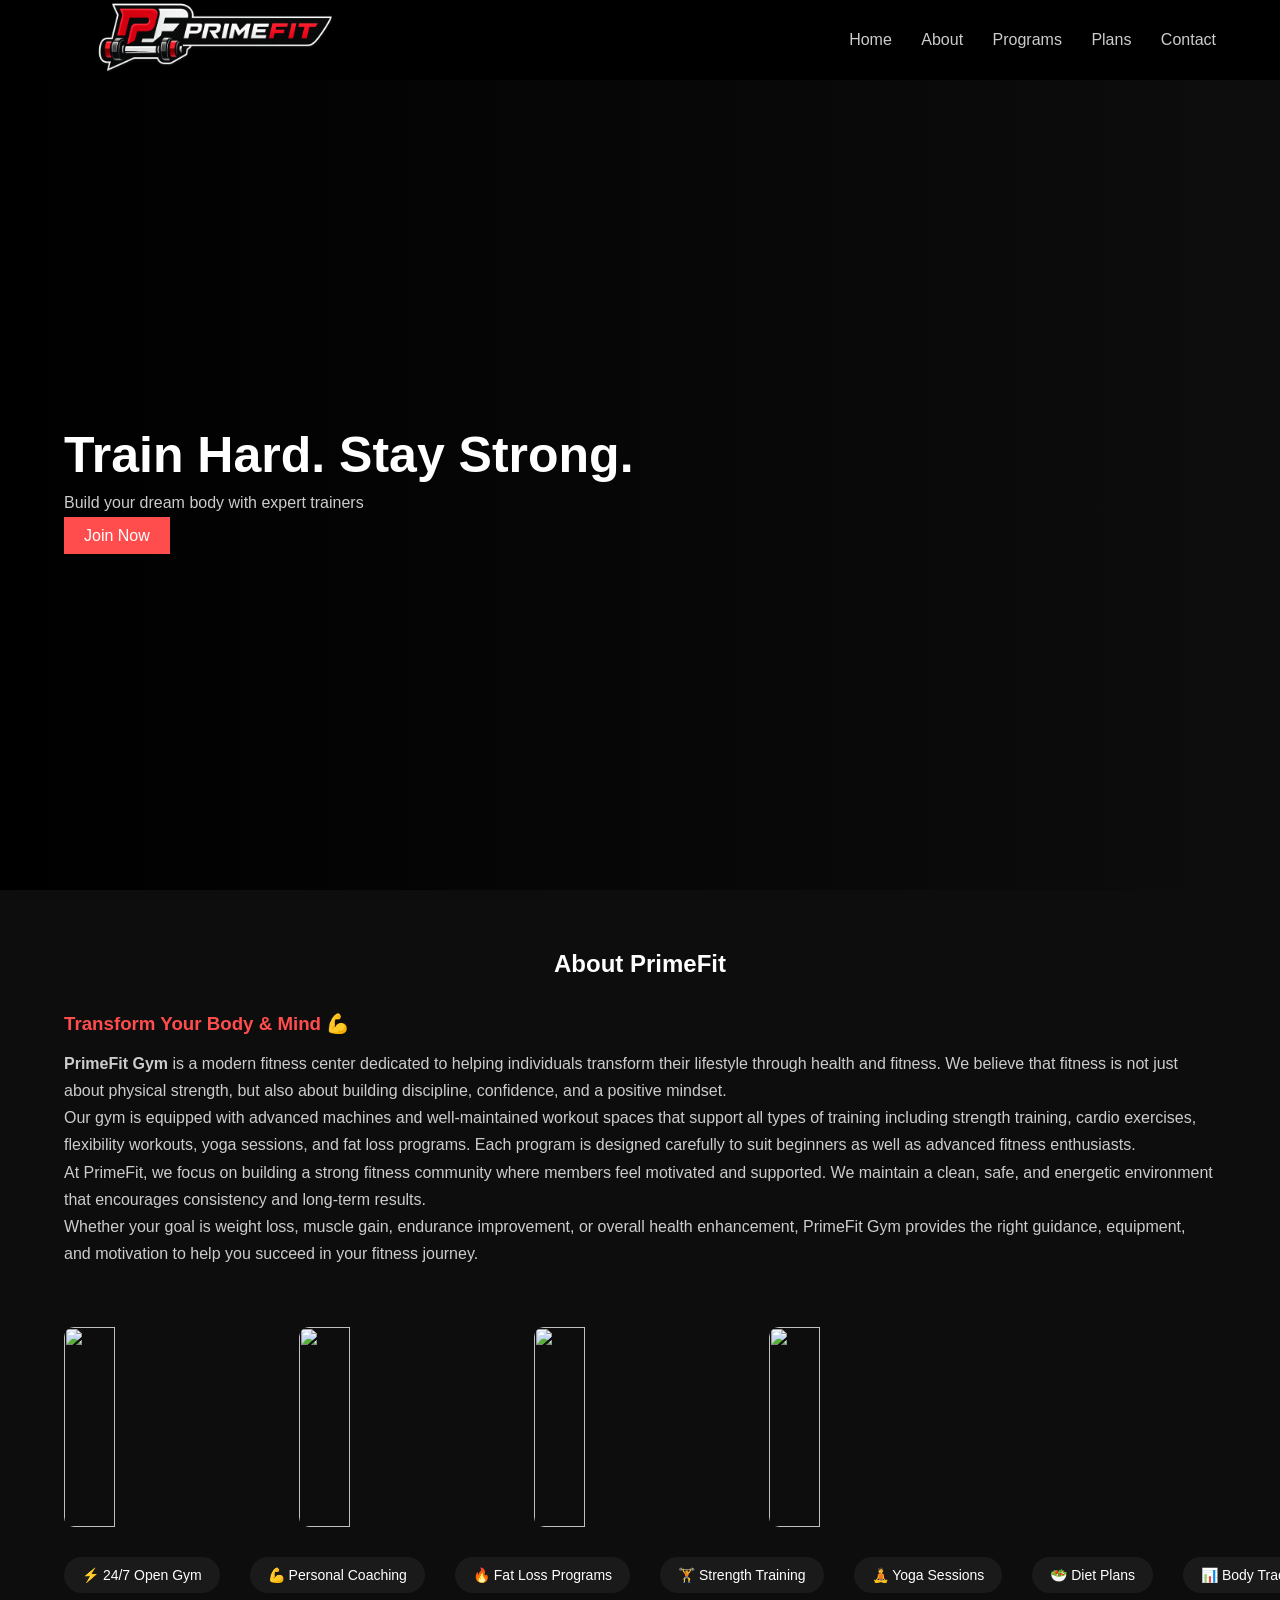
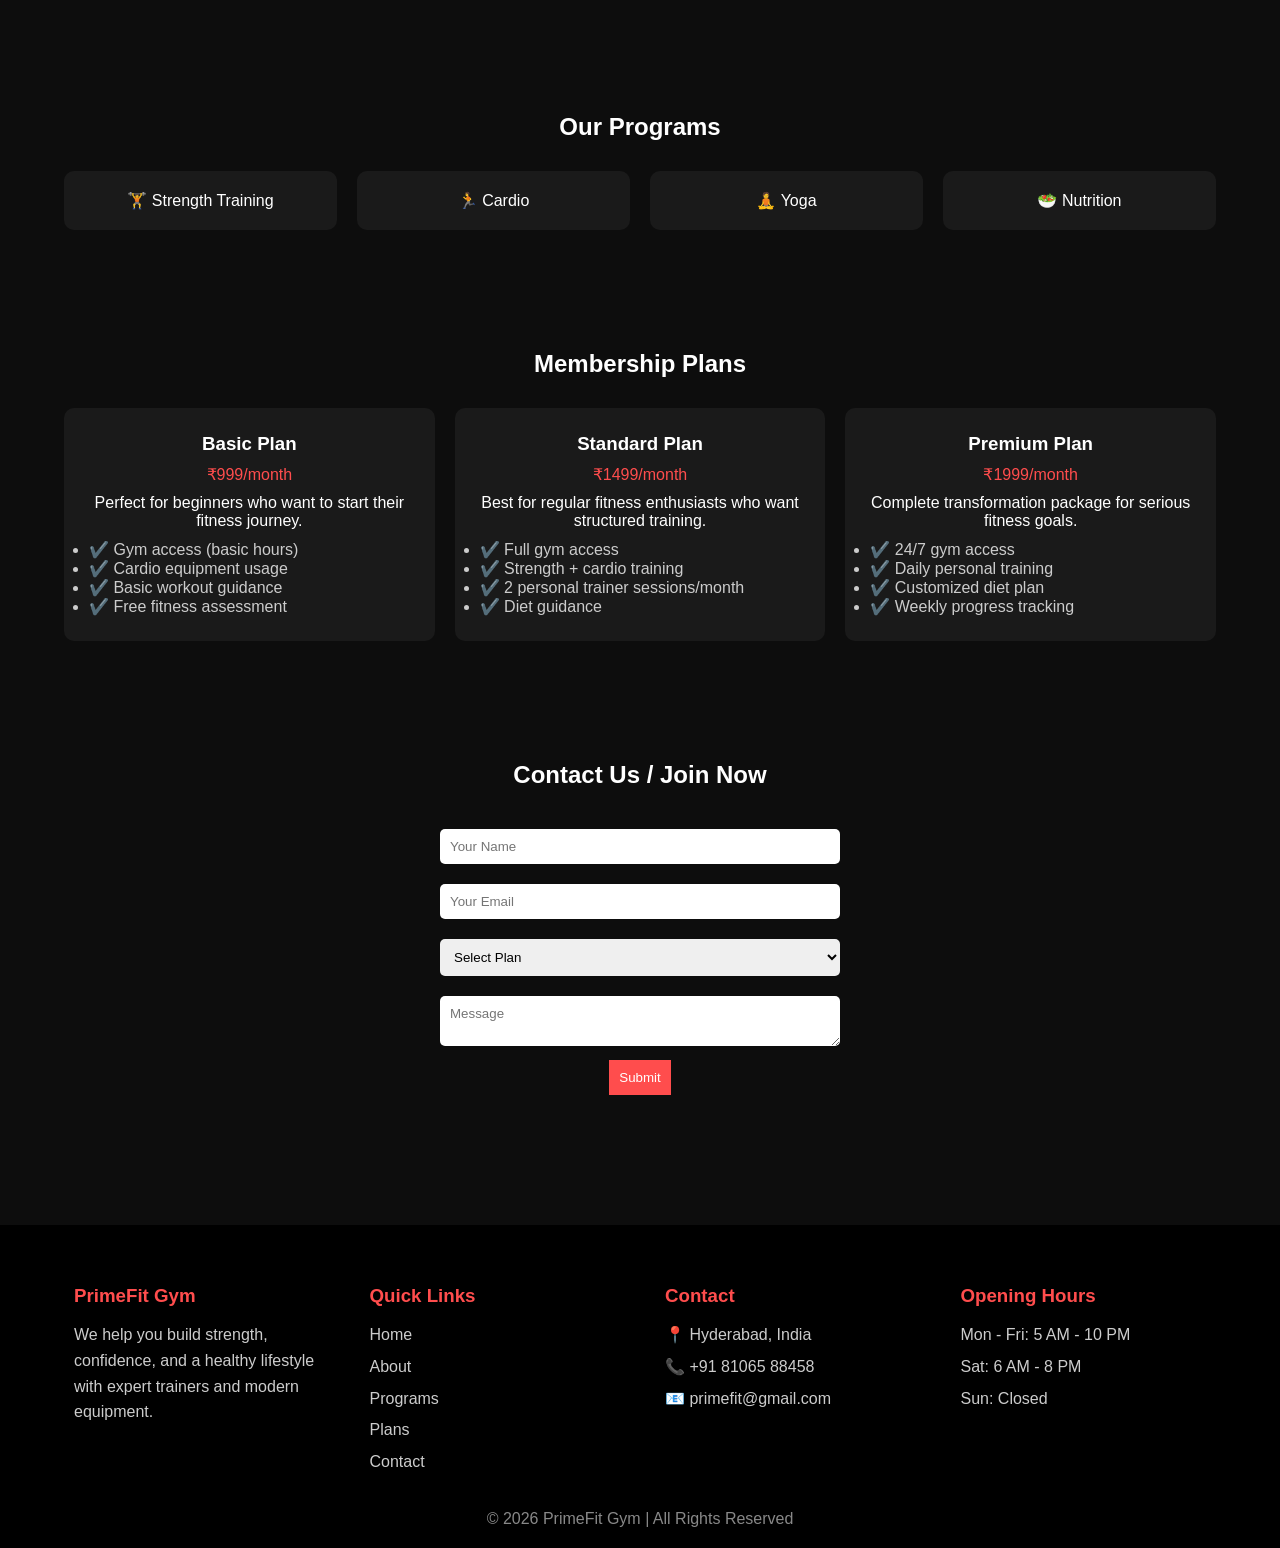
==== index.html @ 90996268 "1commit" ====
<!DOCTYPE html>
<html lang="en">
<head>
<meta charset="UTF-8">
<meta name="viewport" content="width=device-width, initial-scale=1.0">
<title>PrimeFit Gym</title>

<link rel="stylesheet" href="style.css">
</head>

<body>

<header>
<div class="container header-content">
<div class="logo">
    <img src="assets/logo.png" alt="PrimeFit Logo">
</div>
<nav>
<a href="#">Home</a>
<a href="#about">About</a>
<a href="#services">Programs</a>
<a href="#plans">Plans</a>
<a href="#contact">Contact</a>
</nav>
</div>
</header>

<!-- HERO -->
<div class="hero">
<div class="hero-content">
<h1>Train Hard. Stay Strong.</h1>
<p>Build your dream body with expert trainers</p>
<a href="#contact" class="btn">Join Now</a>
</div>
</div>

<!-- ABOUT -->
<section id="about">
<div class="container">
<h2>About PrimeFit</h2>

<div class="about-row">

<div class="about-text">
<h3>Transform Your Body & Mind 💪</h3>
<p>
<b>PrimeFit Gym</b> is a modern fitness center dedicated to helping individuals transform their lifestyle through health and fitness.
We believe that fitness is not just about physical strength, but also about building discipline, confidence, and a positive mindset.
</p>

<p>
Our gym is equipped with advanced machines and well-maintained workout spaces that support all types of training including strength training, cardio exercises, flexibility workouts, yoga sessions, and fat loss programs. 
Each program is designed carefully to suit beginners as well as advanced fitness enthusiasts.
</p>

<p>
At PrimeFit, we focus on building a strong fitness community where members feel motivated and supported.
We maintain a clean, safe, and energetic environment that encourages consistency and long-term results.
</p>

<p>
Whether your goal is weight loss, muscle gain, endurance improvement, or overall health enhancement, PrimeFit Gym provides the right guidance, equipment, and motivation to help you succeed in your fitness journey.
</p>

</div>

<div class="about-images">
  <img src="https://images.unsplash.com/photo-1517836357463-d25dfeac3438">
  <img src="https://images.unsplash.com/photo-1571902943202-507ec2618e8f">
  <img src="https://images.unsplash.com/photo-1599058917765-a780eda07a3e">
  <img src="https://images.unsplash.com/photo-1581009146145-b5ef050c2e1e">
</div>

<div class="about-marquee">
<div class="marquee-track">

<div>⚡ 24/7 Open Gym</div>
<div>💪 Personal Coaching</div>
<div>🔥 Fat Loss Programs</div>
<div>🏋️ Strength Training</div>
<div>🧘 Yoga Sessions</div>
<div>🥗 Diet Plans</div>
<div>📊 Body Tracking</div>
<div>🎯 Goal Based Training</div>

<div>⚡ 24/7 Open Gym</div>
<div>💪 Personal Coaching</div>
<div>🔥 Fat Loss Programs</div>
<div>🏋️ Strength Training</div>
<div>🧘 Yoga Sessions</div>
<div>🥗 Diet Plans</div>
<div>📊 Body Tracking</div>
<div>🎯 Goal Based Training</div>

</div>
</div>
</section>

<!-- PROGRAMS -->
<section id="services">
<div class="container">
<h2>Our Programs</h2>
<div class="services">
<a href="Strength_Training.html" class="card">🏋️ Strength Training</a>
<a href="cardio.html" class="card">🏃 Cardio</a>
<a href="yoga.html" class="card">🧘 Yoga</a>
<a href="nutrition.html" class="card">🥗 Nutrition</a>
</div>
</div>
</section>

<section id="plans">
<div class="container">
<h2>Membership Plans</h2>

<div class="plans">

<div class="plan" onclick="selectPlan('Basic')">
<h3>Basic Plan</h3>
<p class="price">₹999/month</p>
<p>Perfect for beginners who want to start their fitness journey.</p>
<ul style="text-align:left; margin-top:10px; color:#ccc;">
<li>✔️ Gym access (basic hours)</li>
<li>✔️ Cardio equipment usage</li>
<li>✔️ Basic workout guidance</li>
<li>✔️ Free fitness assessment</li>
</ul>
</div>

<div class="plan" onclick="selectPlan('Standard')">
<h3>Standard Plan</h3>
<p class="price">₹1499/month</p>
<p>Best for regular fitness enthusiasts who want structured training.</p>
<ul style="text-align:left; margin-top:10px; color:#ccc;">
<li>✔️ Full gym access</li>
<li>✔️ Strength + cardio training</li>
<li>✔️ 2 personal trainer sessions/month</li>
<li>✔️ Diet guidance</li>
</ul>
</div>

<div class="plan" onclick="selectPlan('Premium')">
<h3>Premium Plan</h3>
<p class="price">₹1999/month</p>
<p>Complete transformation package for serious fitness goals.</p>
<ul style="text-align:left; margin-top:10px; color:#ccc;">
<li>✔️ 24/7 gym access</li>
<li>✔️ Daily personal training</li>
<li>✔️ Customized diet plan</li>
<li>✔️ Weekly progress tracking</li>
</ul>
</div>

</div>
</div>
</section>

<section id="contact">
<div class="container">
<h2>Contact Us / Join Now</h2>
<form onsubmit="return showPopup()" action="">
<input type="text" placeholder="Your Name" required>
<input type="email" placeholder="Your Email" required>

<select id="planSelect" required>
<option value="">Select Plan</option>
<option value="Basic">Basic</option>
<option value="Standard">Standard</option>
<option value="Premium">Premium</option>
</select>

<textarea placeholder="Message"></textarea>
<button type="submit">Submit</button>
</form>
</div>
</section>

<footer>
<div class="container">
<div class="footer-content">

<div class="footer-box">
<h3>PrimeFit Gym</h3>
<p>We help you build strength, confidence, and a healthy lifestyle with expert trainers and modern equipment.</p>
</div>

<div class="footer-box">
<h3>Quick Links</h3>
<p><a href="#">Home</a></p>
<p><a href="#about">About</a></p>
<p><a href="#services">Programs</a></p>
<p><a href="#plans">Plans</a></p>
<p><a href="#contact">Contact</a></p>
</div>

<div class="footer-box">
<h3>Contact</h3>
<p>📍 Hyderabad, India</p>
<p>📞 +91 81065 88458</p>
<p>📧 primefit@gmail.com</p>
</div>

<div class="footer-box">
<h3>Opening Hours</h3>
<p>Mon - Fri: 5 AM - 10 PM</p>
<p>Sat: 6 AM - 8 PM</p>
<p>Sun: Closed</p>
</div>

</div>

<p style="text-align:center; margin-top:20px; color:#888;">
© 2026 PrimeFit Gym | All Rights Reserved
</p>

</div>
</footer>

<script src="script.js"></script>

</body>
</html>
---- style.css ----
.logo{
  display:flex;
  align-items:center;
}

.logo img{
  height:200px;
  width:auto;
}

*{
  margin:0;
  padding:0;
  box-sizing:border-box;
  font-family:sans-serif;
}

html{
  scroll-behavior:smooth;
}

body{
  background:#0d0d0d;
  color:white;
}

.container{
  width:90%;
  max-width:1200px;
  margin:auto;
}

header{
  background:black;
  position:sticky;
  top:0;
  z-index:1000;
}

.header-content{
  display:flex;
  justify-content:space-between;
  align-items:center;
  height:80px;
}

.logo{
  color:#ff4d4d;
  font-size:24px;
  font-weight:bold;
}

nav a{
  color:#ccc;
  margin-left:25px;
  text-decoration:none;
}

nav a:hover{
  color:#ff4d4d;
}

/* HERO */
.hero{
  height:90vh;
  display:flex;
  align-items:center;
  background:linear-gradient(to right,#000,transparent),
  url('https://images.unsplash.com/photo-1540497077202-7c8a3999166f') center/cover;
}

.hero-content{
  width:90%;
  max-width:1200px;
  margin:auto;
}

.hero h1{
  font-size:50px;
  margin-bottom:10px;
}

.hero p{
  color:#ccc;
  margin-bottom:15px;
}

.btn{
  background:#ff4d4d;
  padding:10px 20px;
  color:white;
  text-decoration:none;
  cursor:pointer;
}

/* SECTIONS */
section{
  padding:60px 0;
}

h2{
  text-align:center;
  margin-bottom:30px;
}

/* ABOUT */
.about-row{
  display:flex;
  flex-wrap:wrap;
  gap:30px;
  align-items:center;
  margin-top:20px;
}

.about-text{
  flex:1;
  min-width:280px;
  color:#ccc;
  line-height:1.7;
}

.about-text h3{
  color:#ff4d4d;
  margin-bottom:10px;
}

.about-video{
  flex:1;
  min-width:280px;
}

.about-images{
  display:flex;
  flex-wrap:wrap;
  gap:15px;
  margin-top:30px;
  justify-content:center;
}

.about-images img{
  width:23%;
  min-width:220px;
  height:200px;
  object-fit:cover;
  border-radius:10px;
  transition:0.3s;
}

.about-images img:hover{
  transform:scale(1.05);
}

.about-features{
  display:flex;
  flex-wrap:nowrap;
  gap:12px;
  margin-top:30px;
  overflow-x:auto;
  justify-content:flex-start;
  padding-bottom:10px;
}

.about-features div{
  background:#1a1a1a;
  padding:12px 18px;
  border-radius:25px;
  white-space:nowrap;
  font-size:14px;
  font-weight:500;
  flex-shrink:0;
  transition:0.3s;
}

.about-features div:hover{
  background:#ff4d4d;
  transform:scale(1.05);
}

/* hide scrollbar */
.about-features::-webkit-scrollbar{
  display:none;
}

.about-features{
  scrollbar-width:none;
}

/* PROGRAMS */
.services{
  display:grid;
  grid-template-columns:repeat(auto-fit,minmax(220px,1fr));
  gap:20px;
}

.card{
  background:#1a1a1a;
  padding:20px;
  text-align:center;
  border-radius:10px;
  color:white;
  text-decoration:none;
  transition:0.3s;
}

.card:hover{
  transform:translateY(-5px);
  background:#ff4d4d;
}

/* PLANS */
.plans{
  display:flex;
  gap:20px;
  flex-wrap:wrap;
}

.plan{
  flex:1;
  min-width:250px;
  background:#1a1a1a;
  padding:25px;
  border-radius:10px;
  text-align:center;
  cursor:pointer;
  transition:0.3s;
}

.plan:hover{
  transform:translateY(-8px);
  background:#ff4d4d;
}

.price{
  color:#ff4d4d;
  margin:10px 0;
}

/* FORM */
form{
  max-width:400px;
  margin:30px auto;
  text-align:center;
}

input, select, textarea{
  width:100%;
  padding:10px;
  margin:10px 0;
  border:none;
  border-radius:5px;
}

button{
  background:#ff4d4d;
  padding:10px;
  border:none;
  color:white;
  cursor:pointer;
}

/* FOOTER */
footer{
  background:black;
  padding:50px 0 20px;
  margin-top:40px;
}

.footer-content{
  display:grid;
  grid-template-columns:repeat(auto-fit,minmax(220px,1fr));
  gap:30px;
  align-items:start;
  text-align:left;
}

.footer-box{
  padding:10px;
}

.footer-box h3{
  color:#ff4d4d;
  margin-bottom:15px;
}

.footer-box p{
  margin:6px 0;
  color:#ccc;
  line-height:1.6;
}

.footer-box a{
  color:#ccc;
  text-decoration:none;
  display:block;
  margin:6px 0;
}

.footer-box a:hover{
  color:#ff4d4d;
}

/* COPYRIGHT */
footer .container > p{
  text-align:center;
  margin-top:25px;
  color:#888;
}

/* MARQUEE */
.marquee-track{
  display:flex;
  gap:30px;
  white-space:nowrap;
  width:max-content;
  animation:scrollLeft 50s linear infinite;
}

.marquee-track div{
  color:white;
  background:#1a1a1a;
  padding:10px 18px;
  border-radius:20px;
  font-size:14px;
  flex-shrink:0;
}

.marquee-track div:hover{
  background:#ff4d4d;
}

@keyframes scrollLeft{
  0%{transform:translateX(0);}
  100%{transform:translateX(-50%);}
}
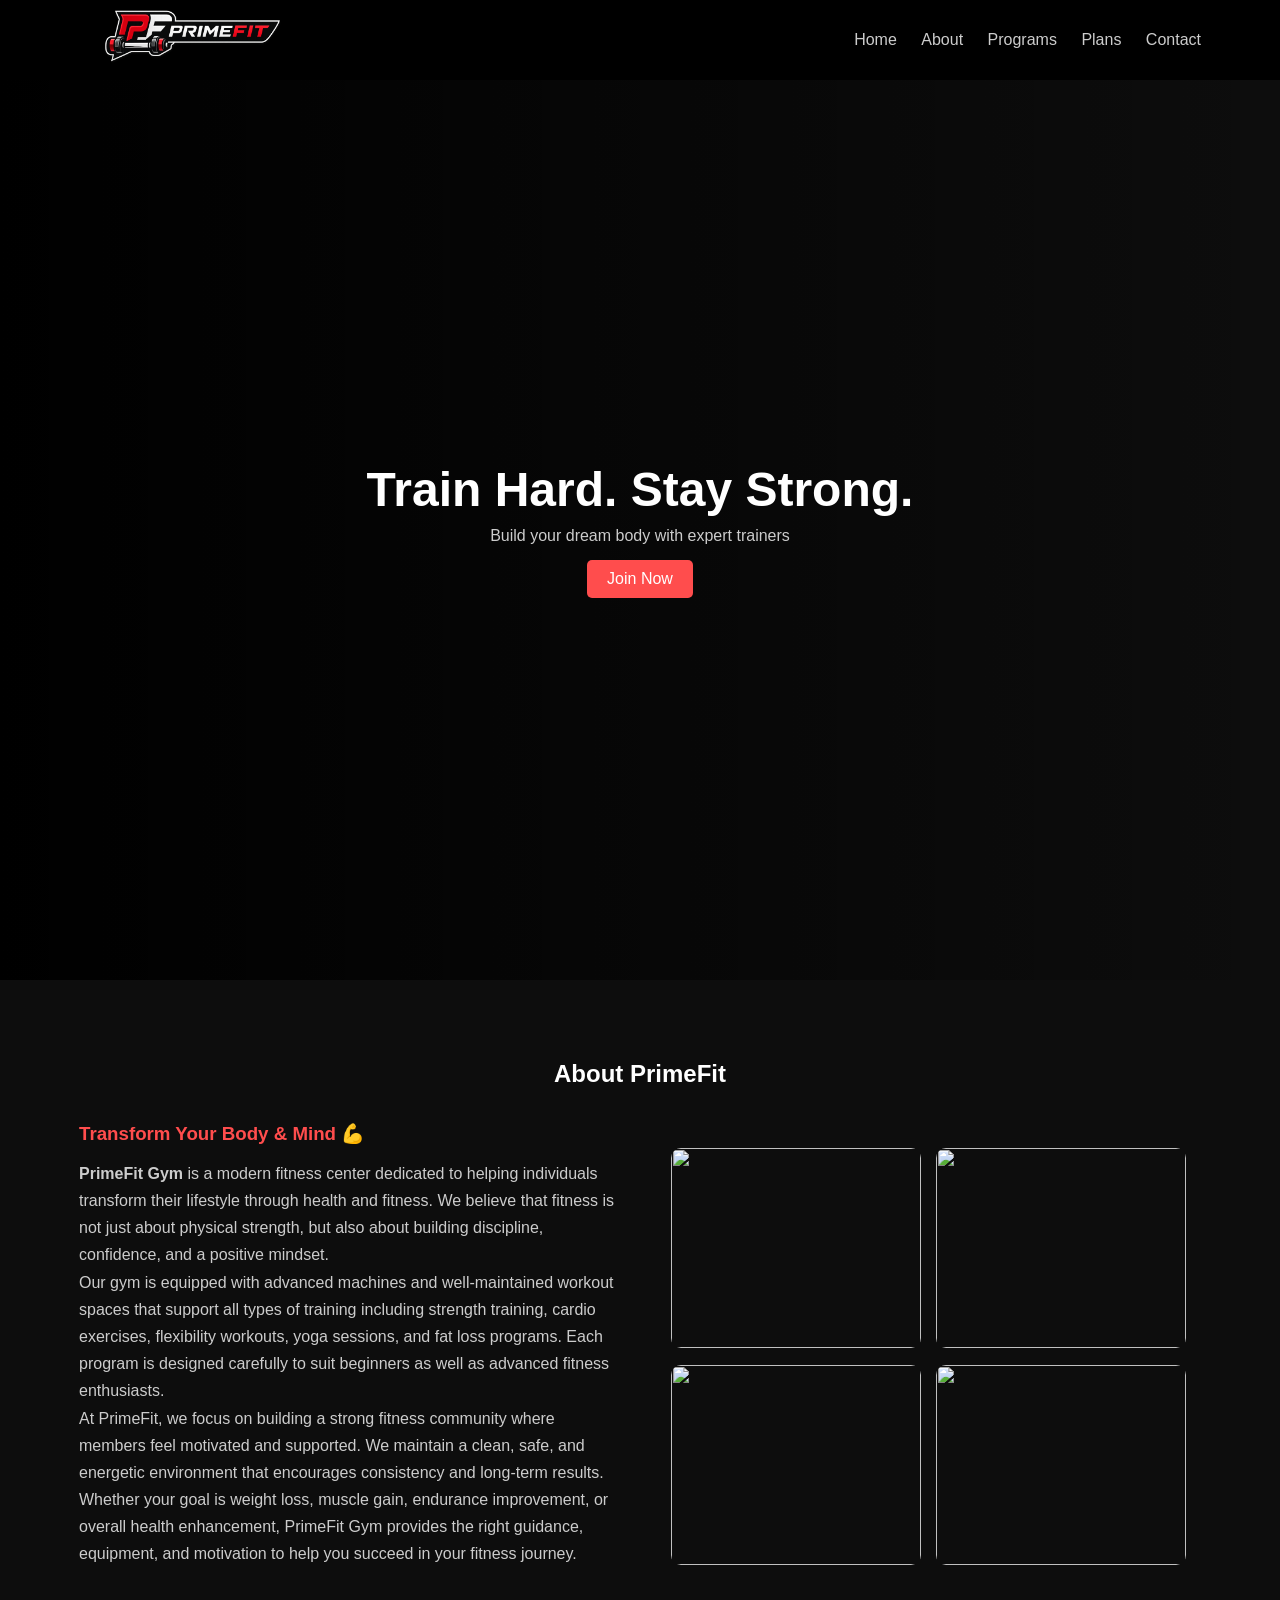
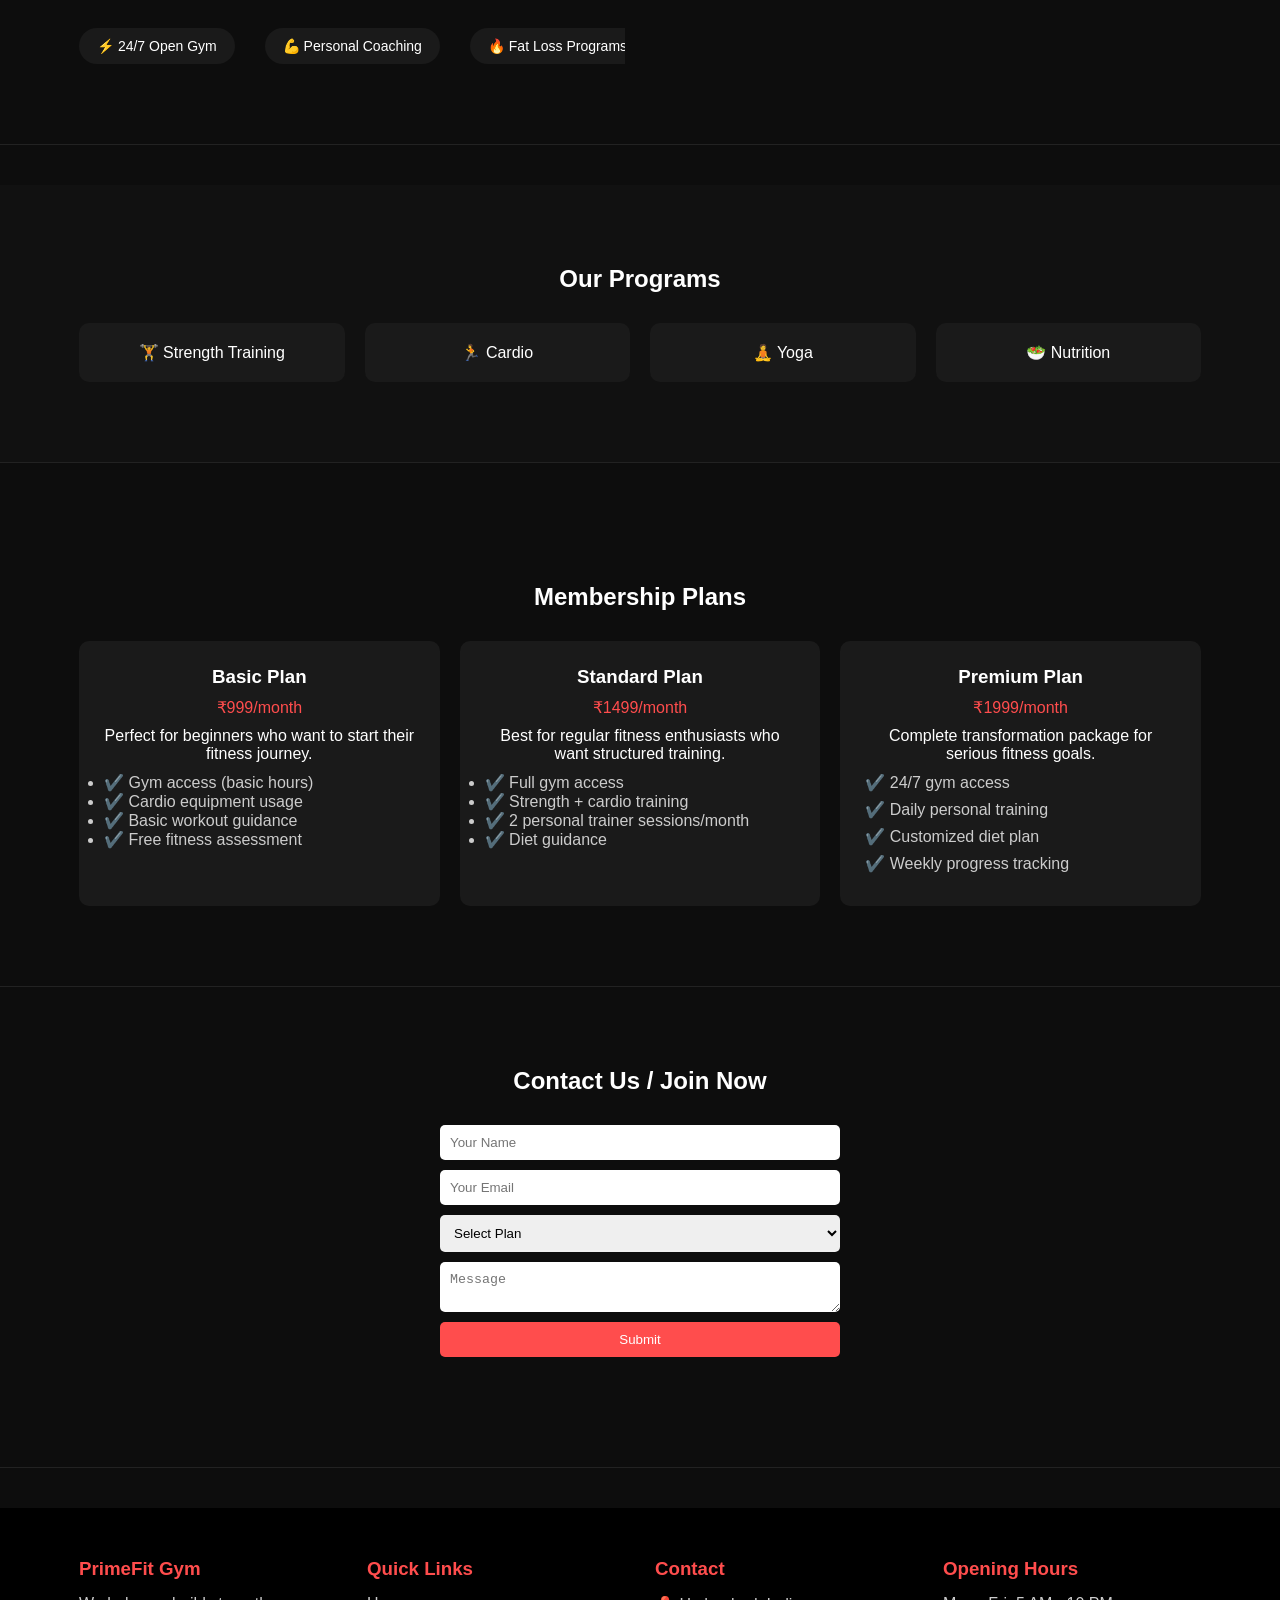
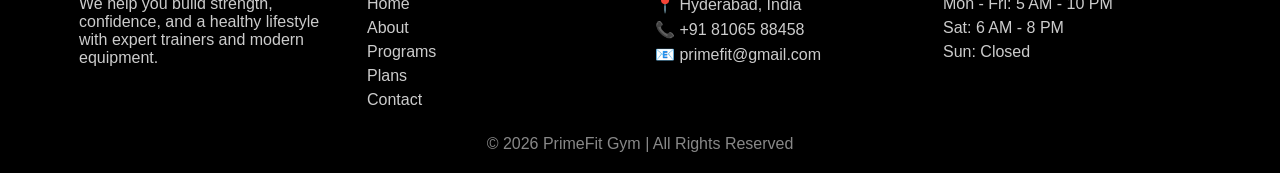
==== commit 87a42d3a: "changing size of logo,changing of features" ====
--- a/index.html
+++ b/index.html
@@ -143,7 +143,7 @@
 <h3>Premium Plan</h3>
 <p class="price">₹1999/month</p>
 <p>Complete transformation package for serious fitness goals.</p>
-<ul style="text-align:left; margin-top:10px; color:#ccc;">
+<ul class="plan-features">
 <li>✔️ 24/7 gym access</li>
 <li>✔️ Daily personal training</li>
 <li>✔️ Customized diet plan</li>
--- a/style.css
+++ b/style.css
@@ -1,36 +1,30 @@
-.logo{
-  display:flex;
-  align-items:center;
-}
-
-.logo img{
-  height:200px;
-  width:auto;
-}
-
+/* RESET */
 *{
   margin:0;
   padding:0;
   box-sizing:border-box;
+}
+
+html, body{
+  width:100%;
+  overflow-x:hidden;
   font-family:sans-serif;
-}
-
-html{
   scroll-behavior:smooth;
-}
-
-body{
   background:#0d0d0d;
   color:white;
 }
 
+/* CONTAINER */
 .container{
   width:90%;
   max-width:1200px;
   margin:auto;
-}
-
+  padding:0 15px;
+}
+
+/* HEADER */
 header{
+  height:80px;
   background:black;
   position:sticky;
   top:0;
@@ -38,22 +32,23 @@
 }
 
 .header-content{
+  height:100%;
   display:flex;
   justify-content:space-between;
   align-items:center;
-  height:80px;
-}
-
-.logo{
-  color:#ff4d4d;
-  font-size:24px;
-  font-weight:bold;
+}
+
+.logo img{
+  height:100%;
+  max-height:150px; /* fixed logo without stretching header */
+  object-fit:contain;
 }
 
 nav a{
   color:#ccc;
-  margin-left:25px;
+  margin-left:20px;
   text-decoration:none;
+  transition:0.3s;
 }
 
 nav a:hover{
@@ -62,21 +57,22 @@
 
 /* HERO */
 .hero{
-  height:90vh;
+  width:100%;
+  height:100vh;
   display:flex;
   align-items:center;
+  justify-content:center;
+  text-align:center;
   background:linear-gradient(to right,#000,transparent),
-  url('https://images.unsplash.com/photo-1540497077202-7c8a3999166f') center/cover;
+  url("https://images.unsplash.com/photo-1540497077202-7c8a3999166f") center/cover no-repeat;
 }
 
 .hero-content{
-  width:90%;
-  max-width:1200px;
-  margin:auto;
+  max-width:800px;
 }
 
 .hero h1{
-  font-size:50px;
+  font-size:3rem;
   margin-bottom:10px;
 }
 
@@ -86,16 +82,35 @@
 }
 
 .btn{
-  background:#ff4d4d;
+  display:inline-block;
   padding:10px 20px;
+  background:#ff4d4d;
   color:white;
   text-decoration:none;
-  cursor:pointer;
-}
-
-/* SECTIONS */
+  border-radius:5px;
+  transition:0.3s;
+}
+
+.btn:hover{
+  background:#ff1a1a;
+}
+
+/* SECTIONS (UPDATED FOR CLEAR SEPARATION) */
 section{
-  padding:60px 0;
+  padding:80px 0;
+  border-bottom:1px solid #222;
+}
+
+#about{
+  margin-bottom:40px;
+}
+
+#services{
+  background:#111;
+}
+
+#plans{
+  margin-top:40px;
 }
 
 h2{
@@ -105,16 +120,12 @@
 
 /* ABOUT */
 .about-row{
-  display:flex;
-  flex-wrap:wrap;
+  display:grid;
+  grid-template-columns:1fr 1fr;
   gap:30px;
-  align-items:center;
-  margin-top:20px;
 }
 
 .about-text{
-  flex:1;
-  min-width:280px;
   color:#ccc;
   line-height:1.7;
 }
@@ -124,22 +135,18 @@
   margin-bottom:10px;
 }
 
-.about-video{
-  flex:1;
-  min-width:280px;
-}
-
+/* IMAGES */
 .about-images{
   display:flex;
   flex-wrap:wrap;
   gap:15px;
+  justify-content:center;
   margin-top:30px;
-  justify-content:center;
 }
 
 .about-images img{
-  width:23%;
-  min-width:220px;
+  width:100%;
+  max-width:250px;
   height:200px;
   object-fit:cover;
   border-radius:10px;
@@ -150,45 +157,55 @@
   transform:scale(1.05);
 }
 
-.about-features{
-  display:flex;
-  flex-wrap:nowrap;
-  gap:12px;
+/* MARQUEE */
+.about-marquee{
+  width:100%;
+  overflow:hidden;
   margin-top:30px;
-  overflow-x:auto;
-  justify-content:flex-start;
-  padding-bottom:10px;
-}
-
-.about-features div{
+  position:relative;
+}
+
+.marquee-track{
+  display:flex;
+  gap:30px;
+  white-space:nowrap;
+  width:max-content;
+  animation:scrollLeft 20s linear infinite;
+}
+
+.about-marquee:hover .marquee-track{
+  animation-play-state:paused;
+}
+
+.marquee-track div{
   background:#1a1a1a;
-  padding:12px 18px;
-  border-radius:25px;
-  white-space:nowrap;
+  padding:10px 18px;
+  border-radius:20px;
   font-size:14px;
-  font-weight:500;
   flex-shrink:0;
   transition:0.3s;
 }
 
-.about-features div:hover{
-  background:#ff4d4d;
-  transform:scale(1.05);
-}
-
-/* hide scrollbar */
-.about-features::-webkit-scrollbar{
-  display:none;
-}
-
-.about-features{
-  scrollbar-width:none;
+.marquee-track div:hover{
+  background:#ff4d4d;
+  box-shadow:0 0 10px #ff4d4d;
+}
+
+
+
+@keyframes scrollLeft{
+  0%{
+    transform:translateX(0);
+  }
+  100%{
+  transform:translateX(-50%);
+}
 }
 
 /* PROGRAMS */
 .services{
   display:grid;
-  grid-template-columns:repeat(auto-fit,minmax(220px,1fr));
+  grid-template-columns:repeat(auto-fit,minmax(200px,1fr));
   gap:20px;
 }
 
@@ -209,14 +226,13 @@
 
 /* PLANS */
 .plans{
-  display:flex;
+  display:grid;
+  grid-template-columns:repeat(auto-fit,minmax(250px,1fr));
   gap:20px;
-  flex-wrap:wrap;
+  margin-top:30px;
 }
 
 .plan{
-  flex:1;
-  min-width:250px;
   background:#1a1a1a;
   padding:25px;
   border-radius:10px;
@@ -233,19 +249,33 @@
 .price{
   color:#ff4d4d;
   margin:10px 0;
+}
+
+/* PLAN FEATURES (NEW CLEAN FIX) */
+.plan-features{
+  text-align:left;
+  margin-top:10px;
+  color:#ccc;
+  list-style:none;
+  padding-left:0;
+}
+
+.plan-features li{
+  margin-bottom:8px;
 }
 
 /* FORM */
 form{
   max-width:400px;
   margin:30px auto;
-  text-align:center;
+  display:flex;
+  flex-direction:column;
+  gap:10px;
 }
 
 input, select, textarea{
   width:100%;
   padding:10px;
-  margin:10px 0;
   border:none;
   border-radius:5px;
 }
@@ -256,6 +286,11 @@
   border:none;
   color:white;
   cursor:pointer;
+  border-radius:5px;
+}
+
+button:hover{
+  background:#ff1a1a;
 }
 
 /* FOOTER */
@@ -267,14 +302,8 @@
 
 .footer-content{
   display:grid;
-  grid-template-columns:repeat(auto-fit,minmax(220px,1fr));
+  grid-template-columns:repeat(auto-fit,minmax(200px,1fr));
   gap:30px;
-  align-items:start;
-  text-align:left;
-}
-
-.footer-box{
-  padding:10px;
 }
 
 .footer-box h3{
@@ -282,17 +311,11 @@
   margin-bottom:15px;
 }
 
-.footer-box p{
+.footer-box p,
+.footer-box a{
+  color:#ccc;
   margin:6px 0;
-  color:#ccc;
-  line-height:1.6;
-}
-
-.footer-box a{
-  color:#ccc;
   text-decoration:none;
-  display:block;
-  margin:6px 0;
 }
 
 .footer-box a:hover{
@@ -302,33 +325,17 @@
 /* COPYRIGHT */
 footer .container > p{
   text-align:center;
-  margin-top:25px;
+  margin-top:20px;
   color:#888;
 }
 
-/* MARQUEE */
-.marquee-track{
-  display:flex;
-  gap:30px;
-  white-space:nowrap;
-  width:max-content;
-  animation:scrollLeft 50s linear infinite;
-}
-
-.marquee-track div{
-  color:white;
-  background:#1a1a1a;
-  padding:10px 18px;
-  border-radius:20px;
-  font-size:14px;
-  flex-shrink:0;
-}
-
-.marquee-track div:hover{
-  background:#ff4d4d;
-}
-
-@keyframes scrollLeft{
-  0%{transform:translateX(0);}
-  100%{transform:translateX(-50%);}
+/* RESPONSIVE */
+@media(max-width:768px){
+  .about-row{
+    grid-template-columns:1fr;
+  }
+
+  .hero h1{
+    font-size:2rem;
+  }
 }
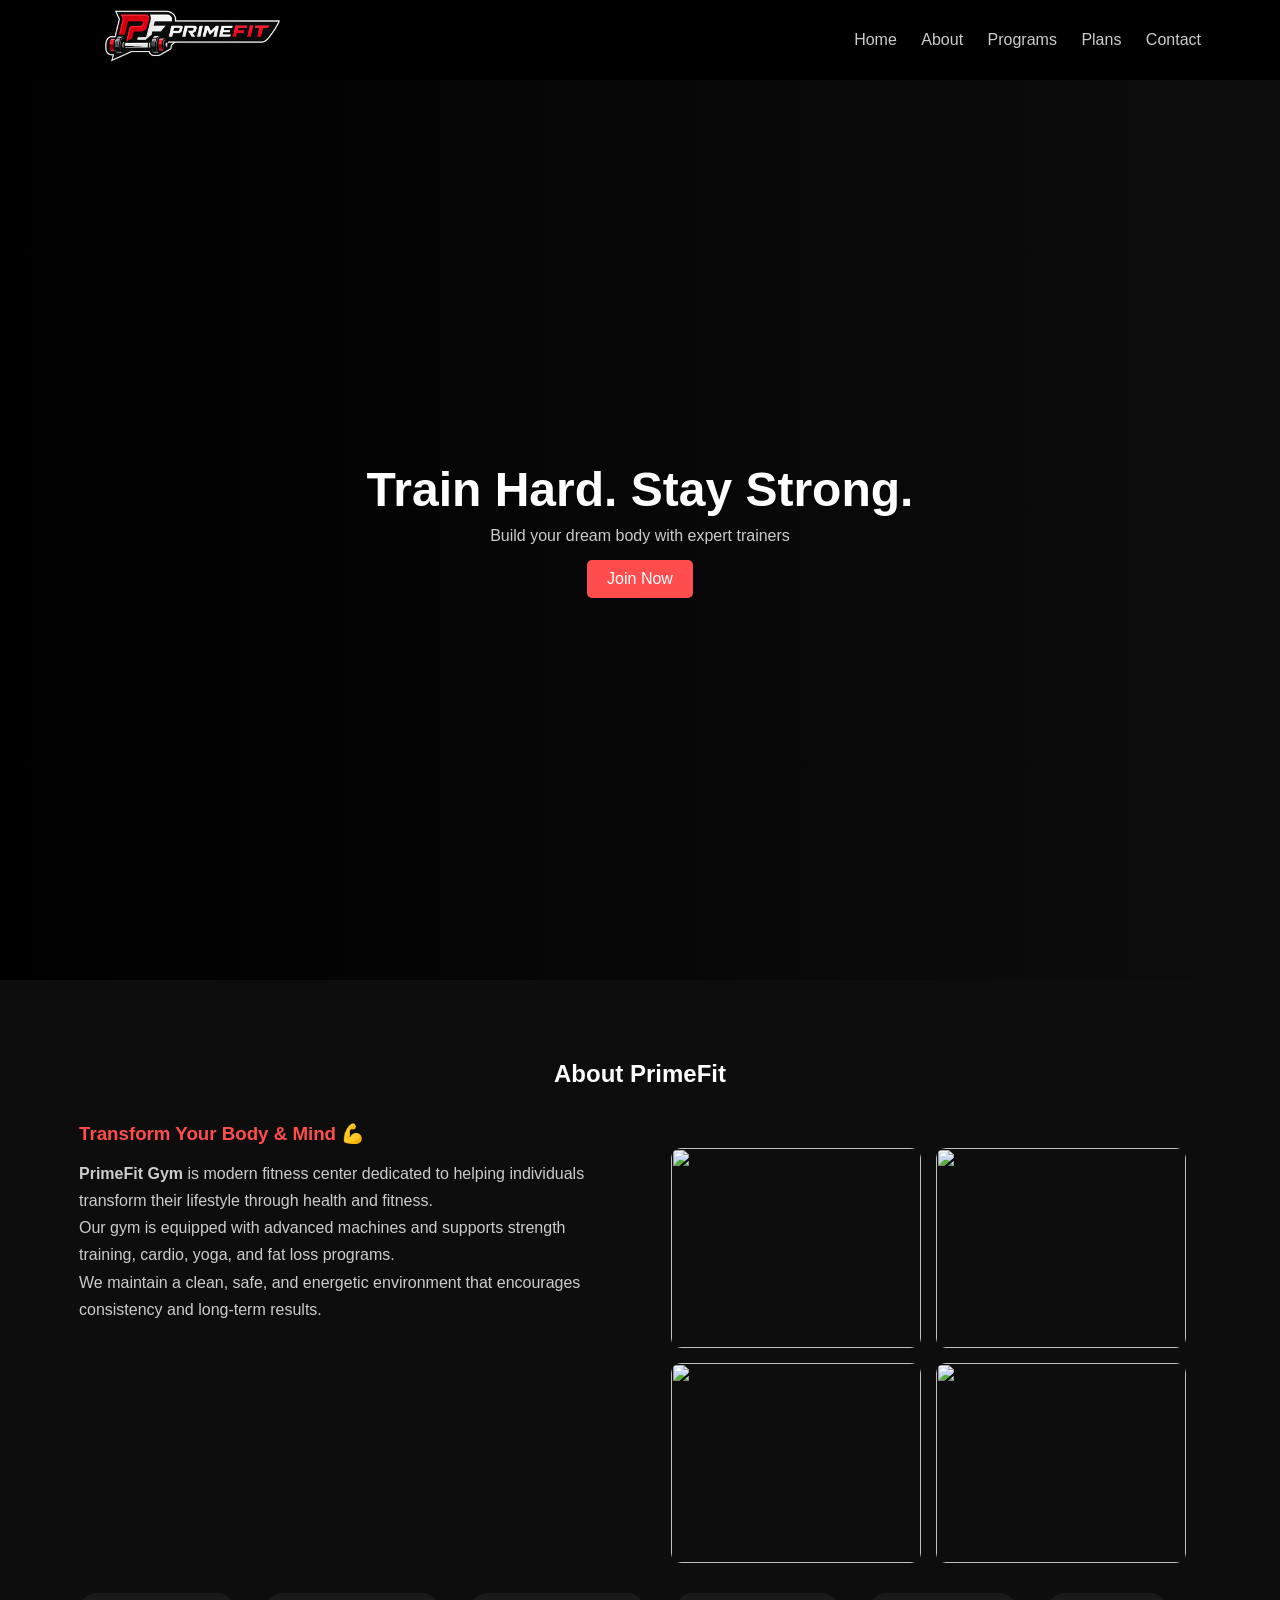
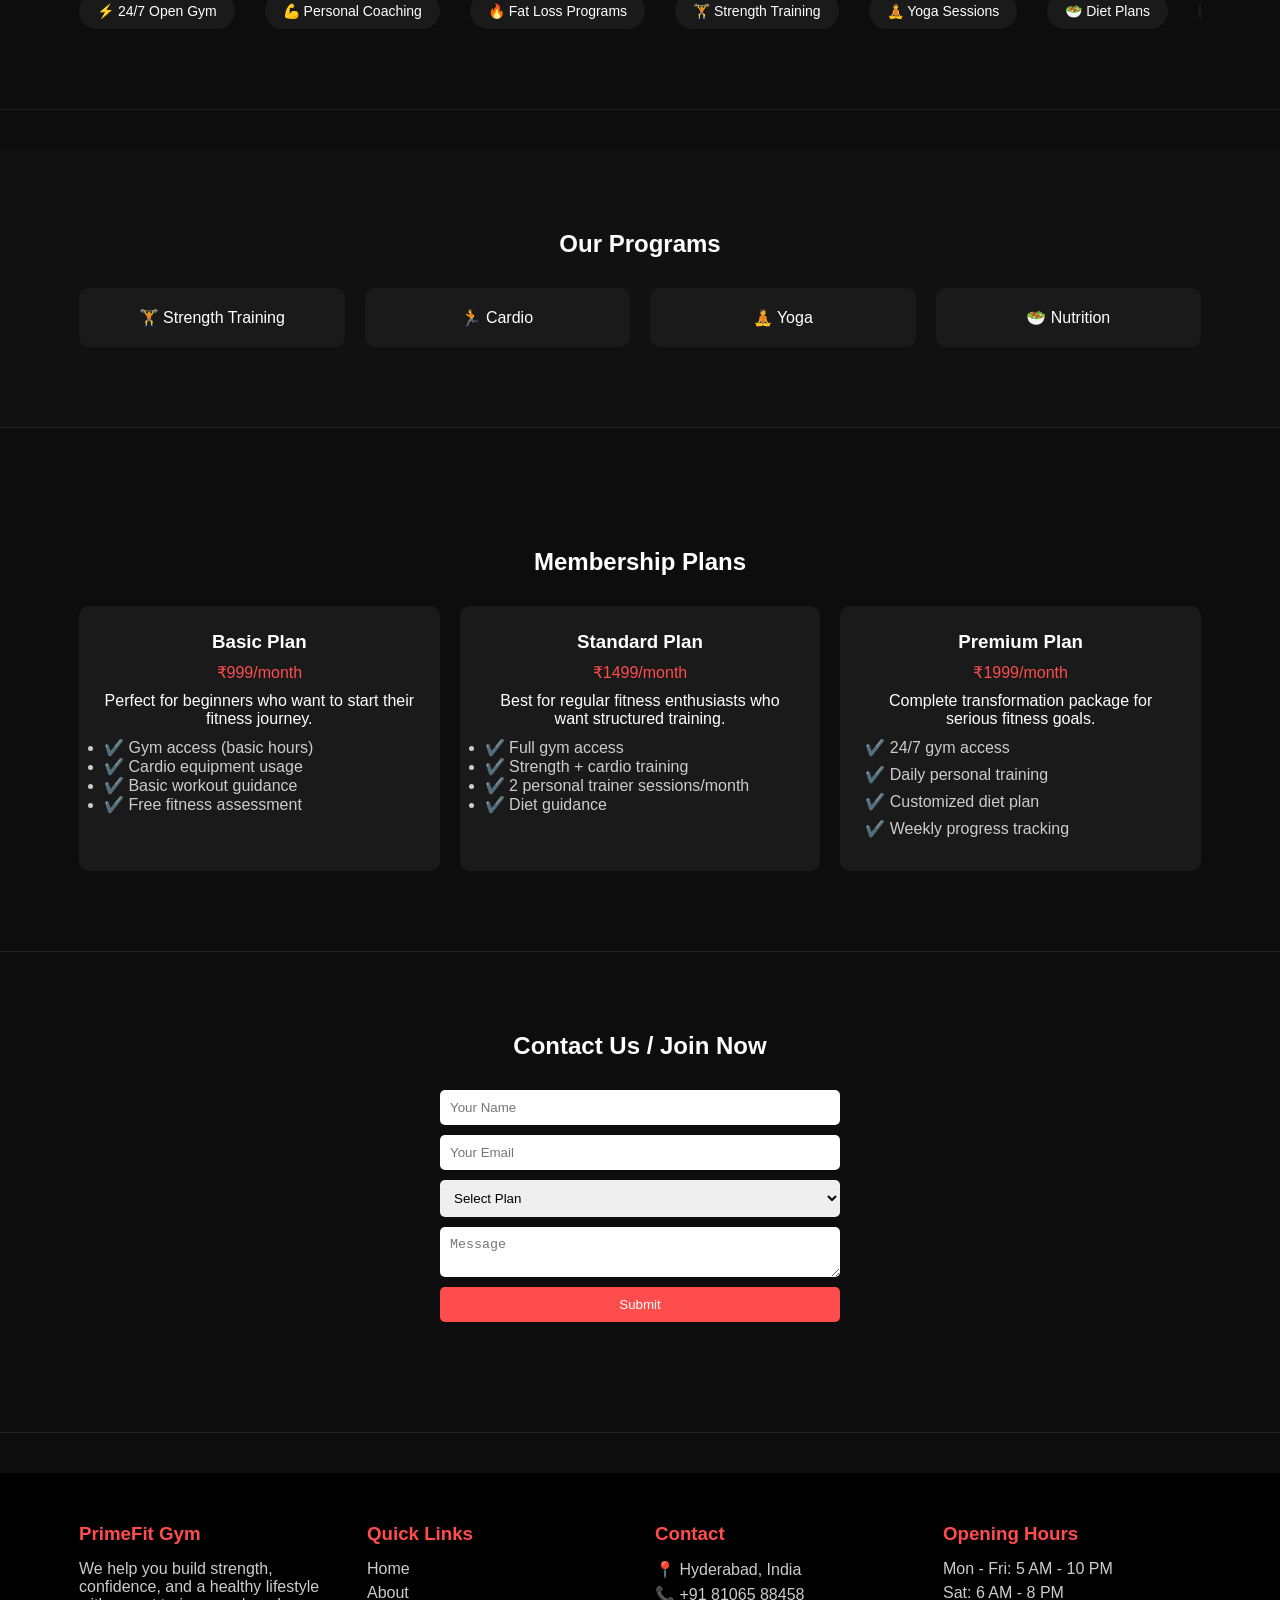
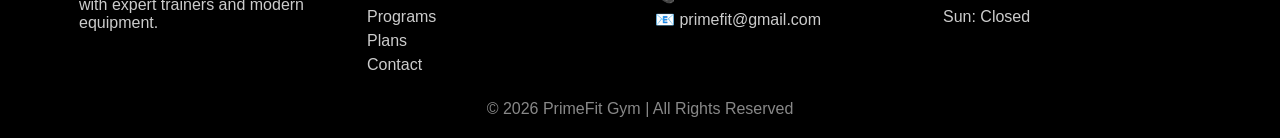
==== commit f39aa6d4: "secondcommit" ====
--- a/index.html
+++ b/index.html
@@ -36,64 +36,66 @@
 
 <!-- ABOUT -->
 <section id="about">
-<div class="container">
-<h2>About PrimeFit</h2>
-
-<div class="about-row">
-
-<div class="about-text">
-<h3>Transform Your Body & Mind 💪</h3>
-<p>
-<b>PrimeFit Gym</b> is a modern fitness center dedicated to helping individuals transform their lifestyle through health and fitness.
-We believe that fitness is not just about physical strength, but also about building discipline, confidence, and a positive mindset.
-</p>
-
-<p>
-Our gym is equipped with advanced machines and well-maintained workout spaces that support all types of training including strength training, cardio exercises, flexibility workouts, yoga sessions, and fat loss programs. 
-Each program is designed carefully to suit beginners as well as advanced fitness enthusiasts.
-</p>
-
-<p>
-At PrimeFit, we focus on building a strong fitness community where members feel motivated and supported.
-We maintain a clean, safe, and energetic environment that encourages consistency and long-term results.
-</p>
-
-<p>
-Whether your goal is weight loss, muscle gain, endurance improvement, or overall health enhancement, PrimeFit Gym provides the right guidance, equipment, and motivation to help you succeed in your fitness journey.
-</p>
-
-</div>
-
-<div class="about-images">
-  <img src="https://images.unsplash.com/photo-1517836357463-d25dfeac3438">
-  <img src="https://images.unsplash.com/photo-1571902943202-507ec2618e8f">
-  <img src="https://images.unsplash.com/photo-1599058917765-a780eda07a3e">
-  <img src="https://images.unsplash.com/photo-1581009146145-b5ef050c2e1e">
-</div>
-
-<div class="about-marquee">
-<div class="marquee-track">
-
-<div>⚡ 24/7 Open Gym</div>
-<div>💪 Personal Coaching</div>
-<div>🔥 Fat Loss Programs</div>
-<div>🏋️ Strength Training</div>
-<div>🧘 Yoga Sessions</div>
-<div>🥗 Diet Plans</div>
-<div>📊 Body Tracking</div>
-<div>🎯 Goal Based Training</div>
-
-<div>⚡ 24/7 Open Gym</div>
-<div>💪 Personal Coaching</div>
-<div>🔥 Fat Loss Programs</div>
-<div>🏋️ Strength Training</div>
-<div>🧘 Yoga Sessions</div>
-<div>🥗 Diet Plans</div>
-<div>📊 Body Tracking</div>
-<div>🎯 Goal Based Training</div>
-
-</div>
-</div>
+  <div class="container">
+
+    <h2>About PrimeFit</h2>
+
+    <!-- GRID (TEXT + IMAGES ONLY) -->
+    <div class="about-row">
+
+      <div class="about-text">
+        <h3>Transform Your Body & Mind 💪</h3>
+
+        <p>
+          <b>PrimeFit Gym</b> is  modern fitness center dedicated to helping individuals transform their lifestyle through health and fitness.
+        </p>
+
+        <p>
+          Our gym is equipped with advanced machines and supports strength training, cardio, yoga, and fat loss programs.
+        </p>
+
+        <p>
+          We maintain a clean, safe, and energetic environment that encourages consistency and long-term results.
+        </p>
+
+      </div>
+
+      <div class="about-images">
+        <img src="https://images.unsplash.com/photo-1517836357463-d25dfeac3438">
+        <img src="https://images.unsplash.com/photo-1571902943202-507ec2618e8f">
+        <img src="https://images.unsplash.com/photo-1599058917765-a780eda07a3e">
+        <img src="https://images.unsplash.com/photo-1581009146145-b5ef050c2e1e">
+      </div>
+
+    </div>
+
+    
+    <div class="about-marquee">
+      <div class="marquee-track">
+
+        <div>⚡ 24/7 Open Gym</div>
+        <div>💪 Personal Coaching</div>
+        <div>🔥 Fat Loss Programs</div>
+        <div>🏋️ Strength Training</div>
+        <div>🧘 Yoga Sessions</div>
+        <div>🥗 Diet Plans</div>
+        <div>📊 Body Tracking</div>
+        <div>🎯 Goal Based Training</div>
+
+        <!-- duplicate for smooth loop -->
+        <div>⚡ 24/7 Open Gym</div>
+        <div>💪 Personal Coaching</div>
+        <div>🔥 Fat Loss Programs</div>
+        <div>🏋️ Strength Training</div>
+        <div>🧘 Yoga Sessions</div>
+        <div>🥗 Diet Plans</div>
+        <div>📊 Body Tracking</div>
+        <div>🎯 Goal Based Training</div>
+
+      </div>
+    </div>
+
+  </div>
 </section>
 
 <!-- PROGRAMS -->
--- a/style.css
+++ b/style.css
@@ -14,7 +14,7 @@
   color:white;
 }
 
-/* CONTAINER */
+
 .container{
   width:90%;
   max-width:1200px;
@@ -329,7 +329,7 @@
   color:#888;
 }
 
-/* RESPONSIVE */
+
 @media(max-width:768px){
   .about-row{
     grid-template-columns:1fr;
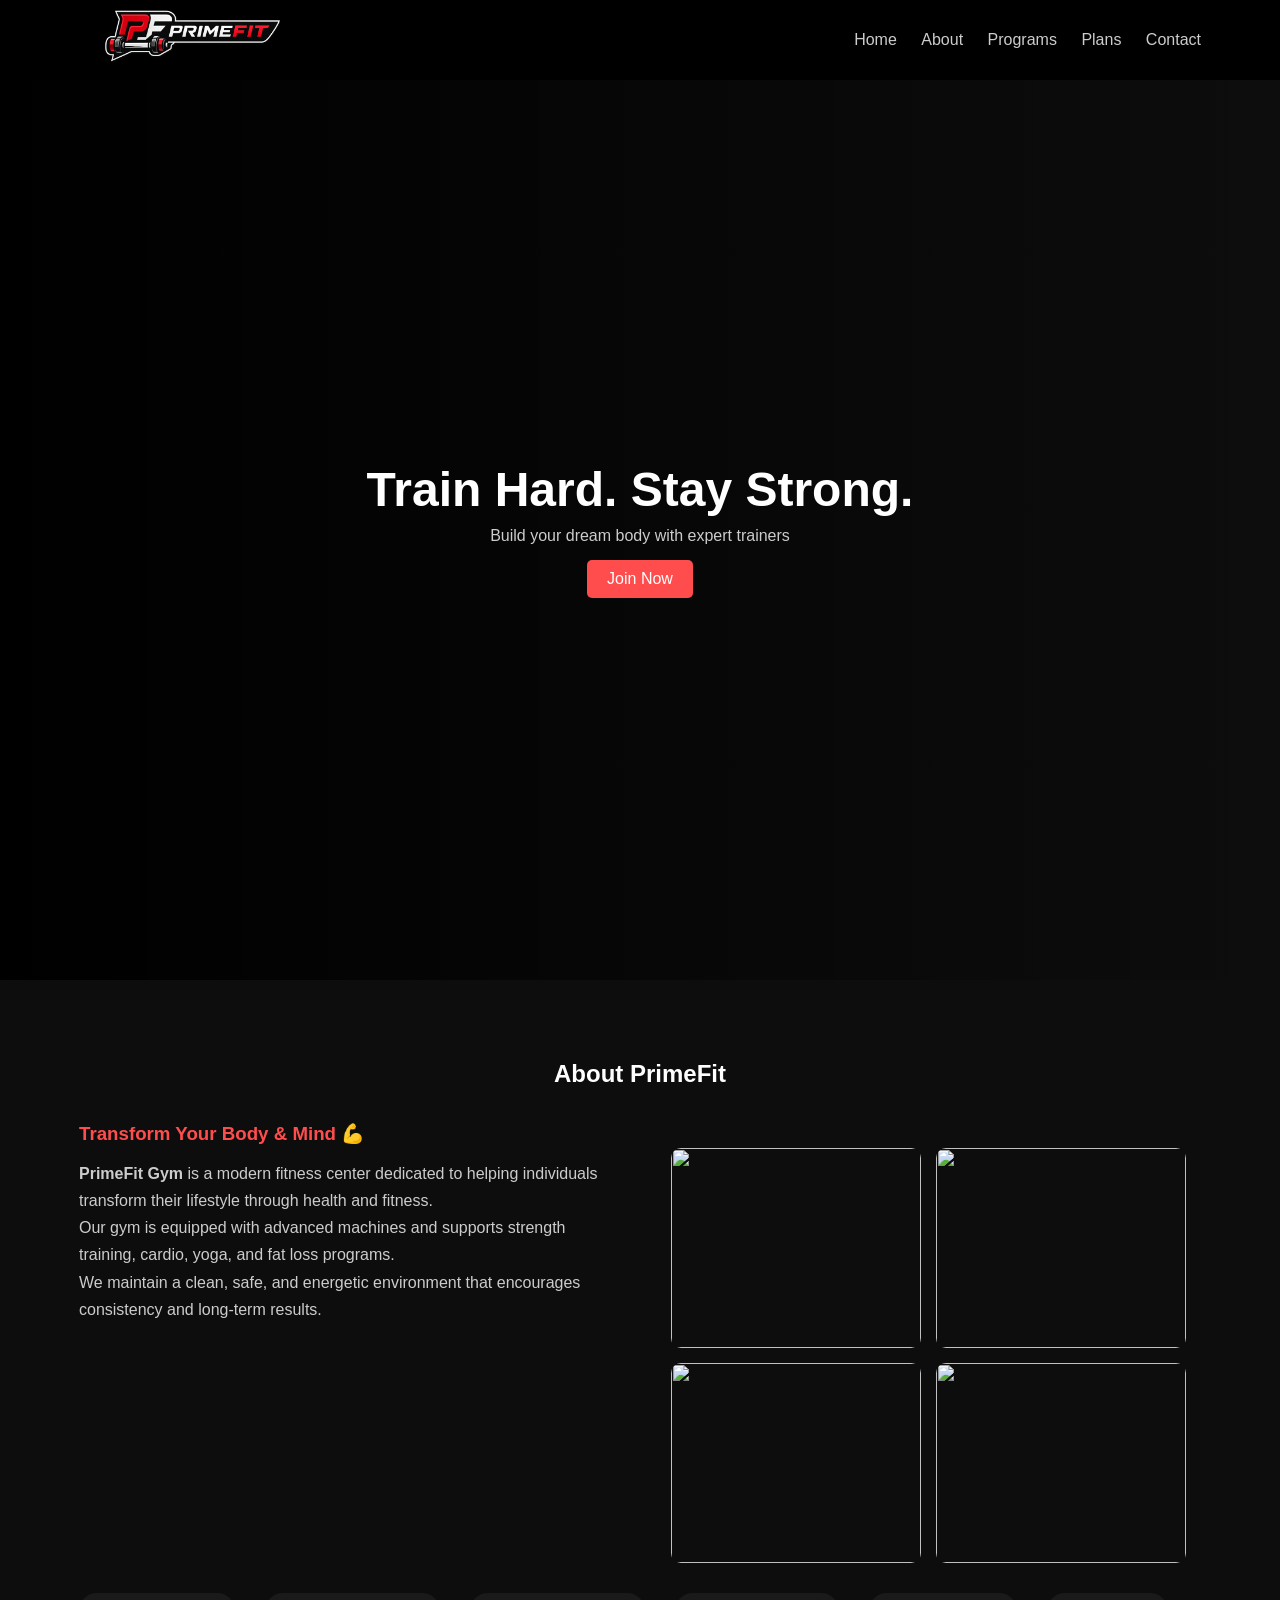
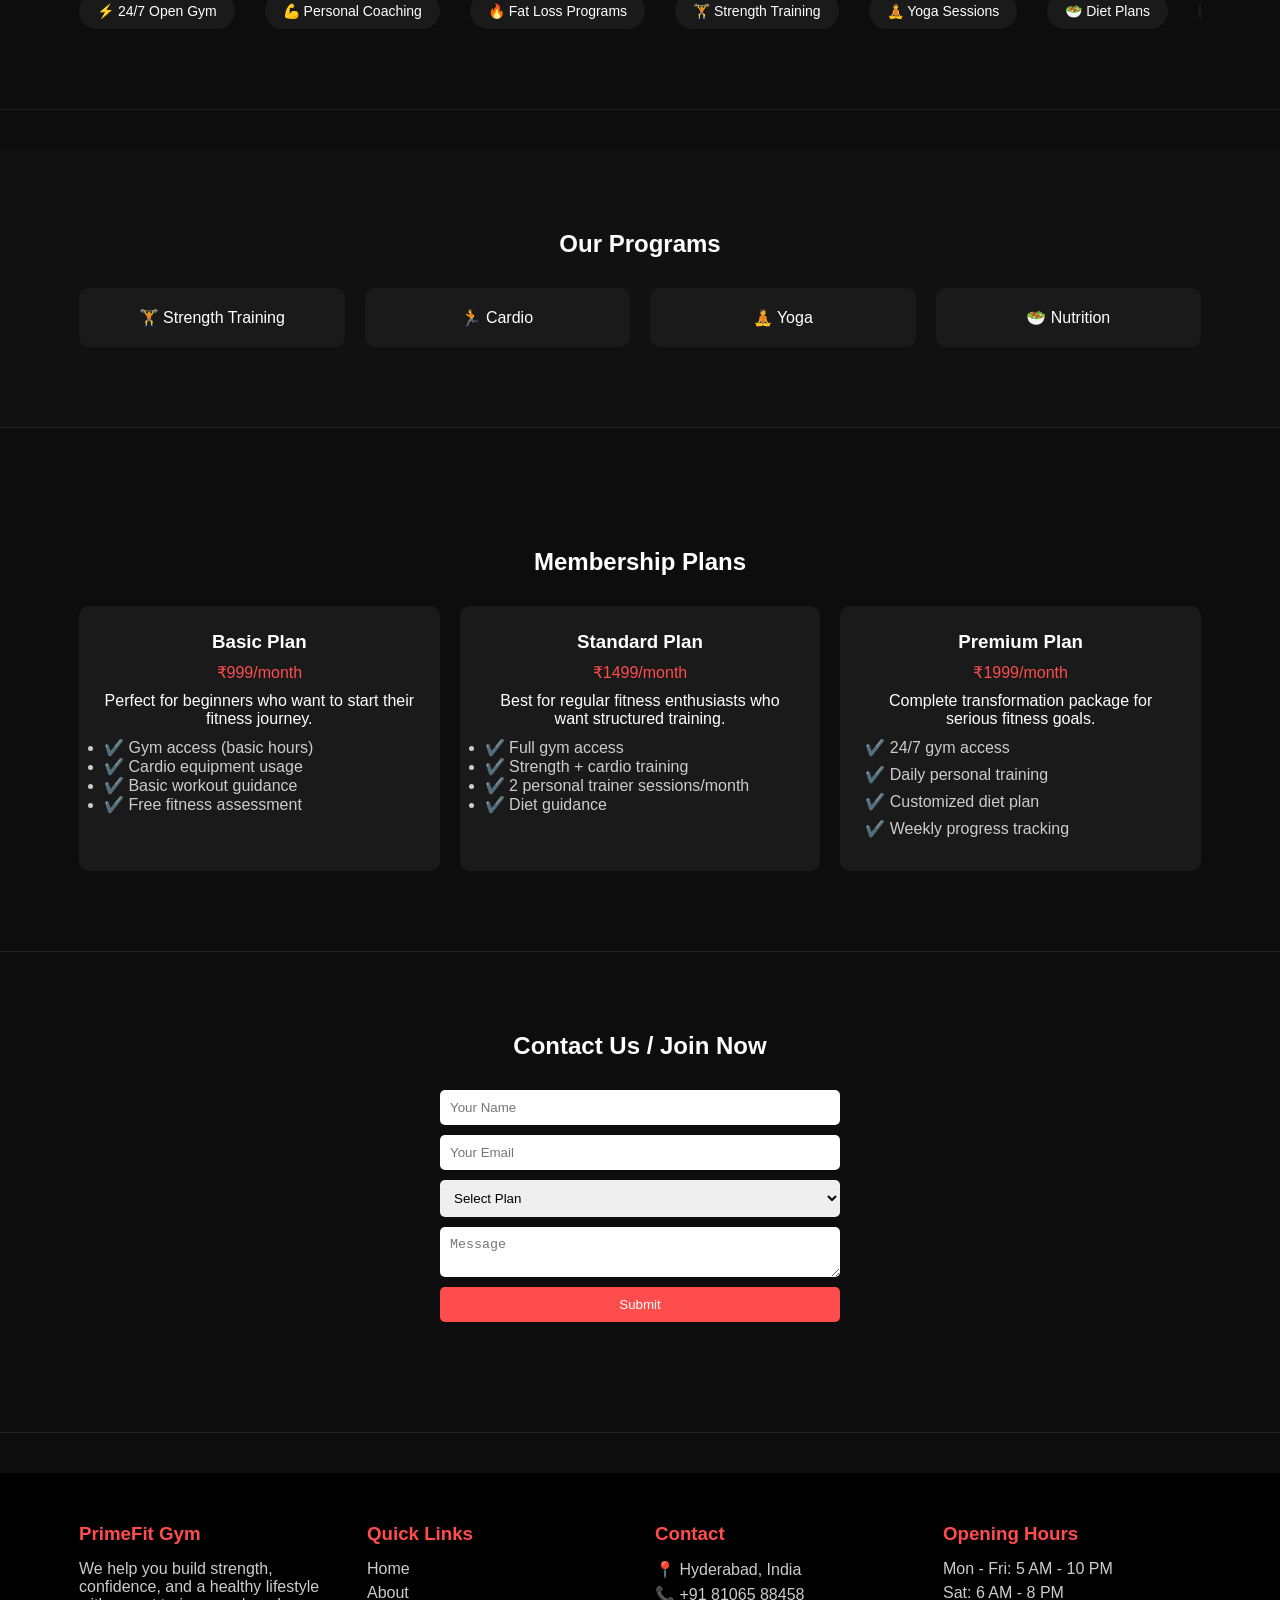
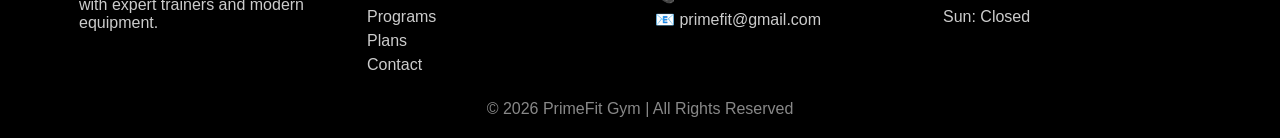
==== commit a83af756: "2commit" ====
--- a/index.html
+++ b/index.html
@@ -35,19 +35,19 @@
 </div>
 
 <!-- ABOUT -->
+<!-- ABOUT -->
 <section id="about">
   <div class="container">
 
     <h2>About PrimeFit</h2>
 
-    <!-- GRID (TEXT + IMAGES ONLY) -->
     <div class="about-row">
 
       <div class="about-text">
         <h3>Transform Your Body & Mind 💪</h3>
 
         <p>
-          <b>PrimeFit Gym</b> is  modern fitness center dedicated to helping individuals transform their lifestyle through health and fitness.
+          <b>PrimeFit Gym</b> is a modern fitness center dedicated to helping individuals transform their lifestyle through health and fitness.
         </p>
 
         <p>
@@ -57,7 +57,6 @@
         <p>
           We maintain a clean, safe, and energetic environment that encourages consistency and long-term results.
         </p>
-
       </div>
 
       <div class="about-images">
@@ -69,7 +68,7 @@
 
     </div>
 
-    
+    <!-- MARQUEE -->
     <div class="about-marquee">
       <div class="marquee-track">
 
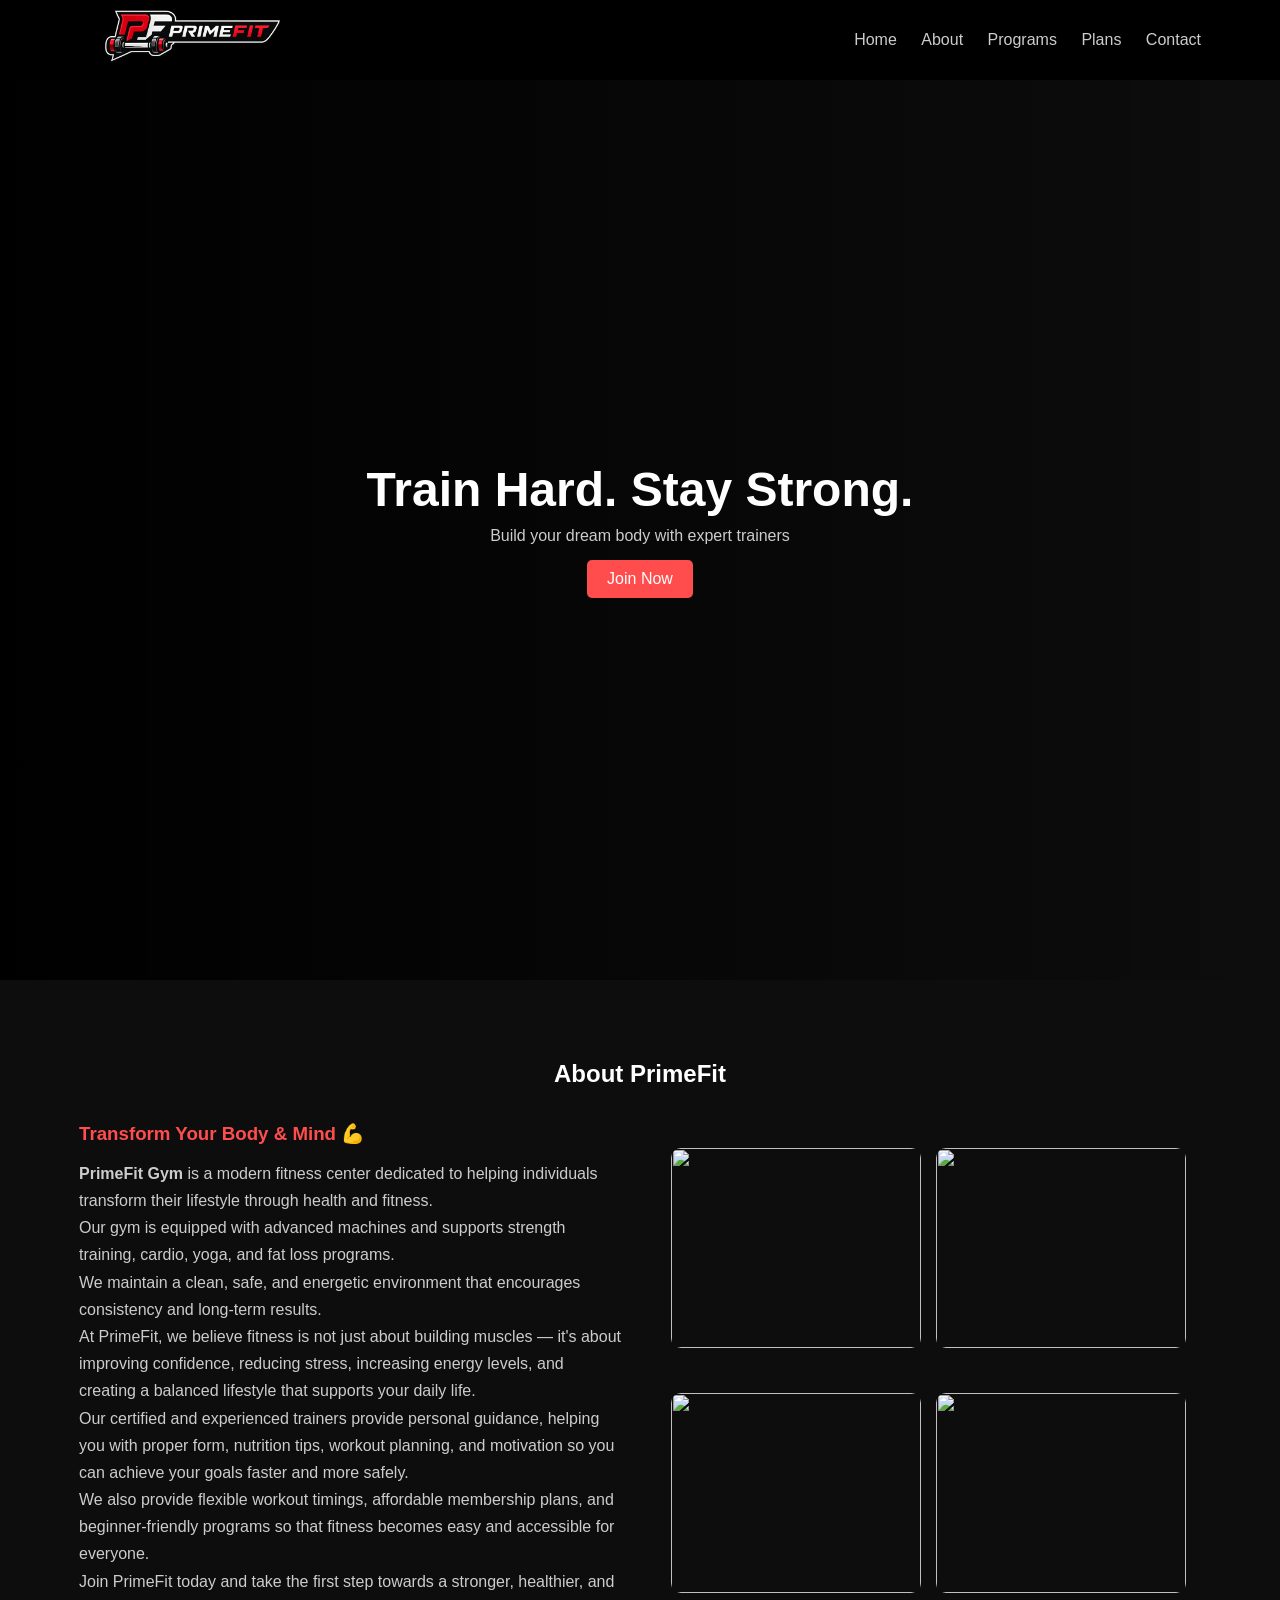
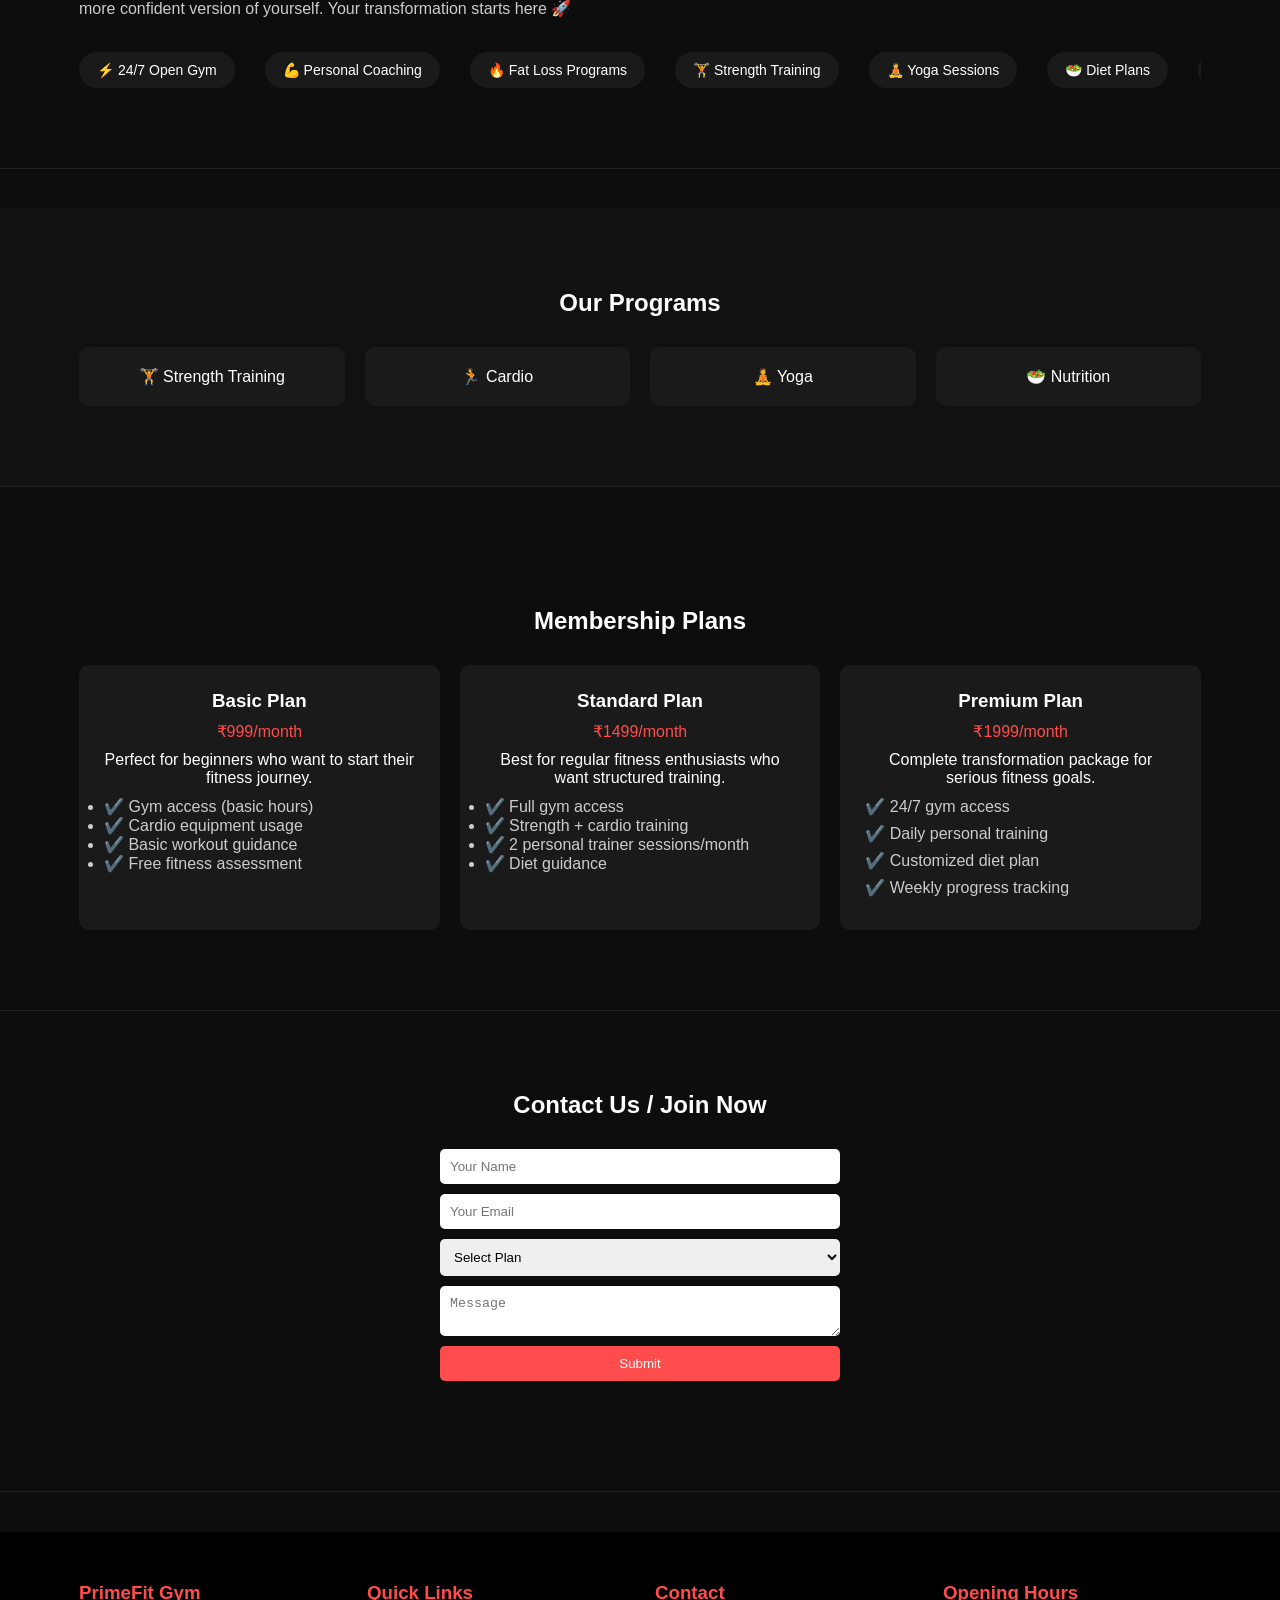
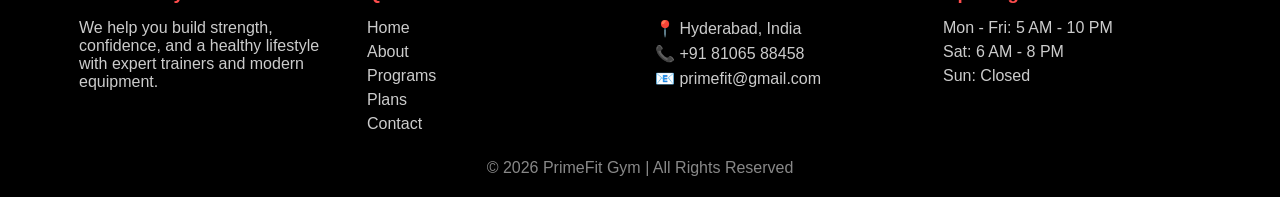
==== commit f490099d: "addmatter" ====
--- a/index.html
+++ b/index.html
@@ -25,7 +25,7 @@
 </div>
 </header>
 
-<!-- HERO -->
+
 <div class="hero">
 <div class="hero-content">
 <h1>Train Hard. Stay Strong.</h1>
@@ -34,13 +34,11 @@
 </div>
 </div>
 
-<!-- ABOUT -->
-<!-- ABOUT -->
+
 <section id="about">
   <div class="container">
 
     <h2>About PrimeFit</h2>
-
     <div class="about-row">
 
       <div class="about-text">
@@ -57,6 +55,23 @@
         <p>
           We maintain a clean, safe, and energetic environment that encourages consistency and long-term results.
         </p>
+          <p>
+      At PrimeFit, we believe fitness is not just about building muscles — it's about improving confidence, reducing stress, increasing energy levels, and creating a balanced lifestyle that supports your daily life.
+    </p>
+
+    <p>
+      Our certified and experienced trainers provide personal guidance, helping you with proper form, nutrition tips, workout planning, and motivation so you can achieve your goals faster and more safely.
+    </p>
+
+  
+
+    <p>
+      We also provide flexible workout timings, affordable membership plans, and beginner-friendly programs so that fitness becomes easy and accessible for everyone.
+    </p>
+
+    <p>
+      Join PrimeFit today and take the first step towards a stronger, healthier, and more confident version of yourself. Your transformation starts here 🚀
+    </p>
       </div>
 
       <div class="about-images">
@@ -68,7 +83,7 @@
 
     </div>
 
-    <!-- MARQUEE -->
+    
     <div class="about-marquee">
       <div class="marquee-track">
 
@@ -81,7 +96,7 @@
         <div>📊 Body Tracking</div>
         <div>🎯 Goal Based Training</div>
 
-        <!-- duplicate for smooth loop -->
+        
         <div>⚡ 24/7 Open Gym</div>
         <div>💪 Personal Coaching</div>
         <div>🔥 Fat Loss Programs</div>
@@ -97,7 +112,7 @@
   </div>
 </section>
 
-<!-- PROGRAMS -->
+
 <section id="services">
 <div class="container">
 <h2>Our Programs</h2>
